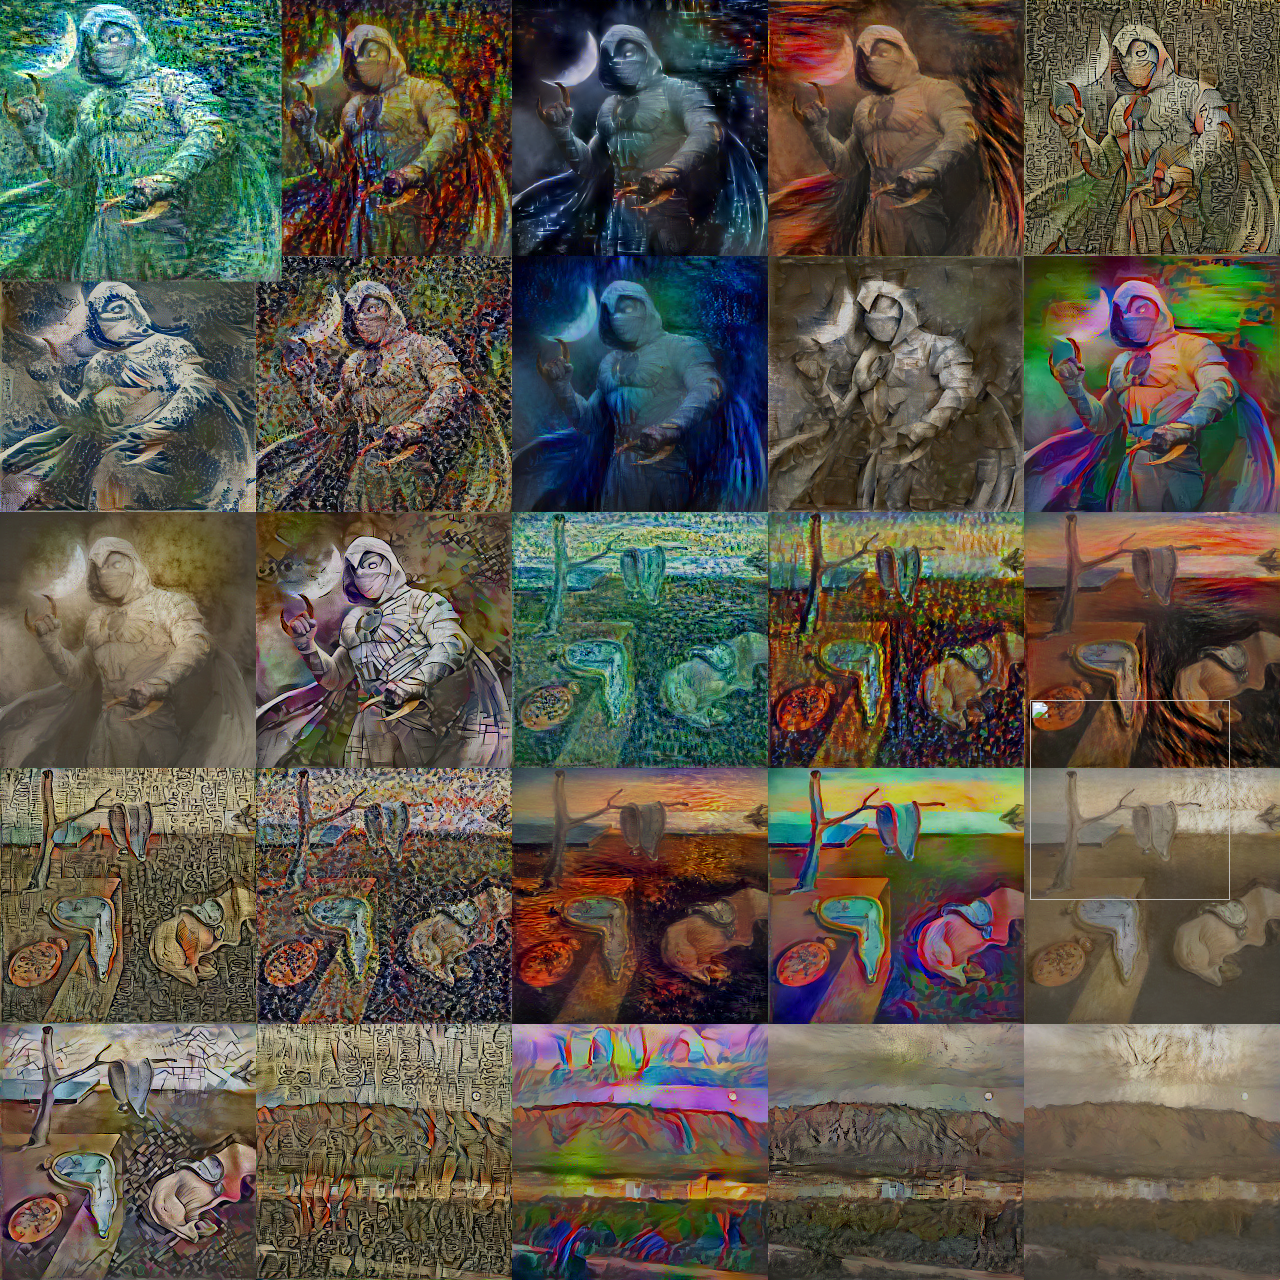
==== s/styletransfer/index.html @ 4ae2fa7d "Updates" ====
<html>
<head>
<style>
body {
    padding: 0px;
    margin: 0px;
    background-color: black;
    overflow-x: hidden;
}

html {
    overflow-x: hidden;
}

.image {
    position: relative;
    transition: .5s ease;
    width: 20%;
    opacity: 0.8;
    cursor: pointer;
    z-index: 1;


}

.image:hover {
    opacity: 1;

    -webkit-transform: scale(1.2);
    -ms-transform: scale(1.2);
    transform: scale(1.2);
    transition: 1s ease;
    z-index: 2 !important;
}

#largeView {
    position: fixed;
    top: 0px;
    left: 0px;
    width: 100%;
    height: 100%;
    z-index: 3;
    display: none;
}

#backdrop {
    background-color: #000;
    opacity: .8;
    top: 0px;
    left: 0px;
    width: 100%;
    height: 100%;
    cursor: pointer;
}

#actualImage {
    position: fixed;
    left: 50%;
    top: 50%;
    width: 80%;
    max-width: 500px;
    -webkit-transform: translate(-50%, -50%);
     transform: translate(-50%, -50%);
}

#actualImage:hover {
    opacity: 0;
    transition: .3s ease;
}

#actualImage2 {
    position: fixed;
    left: 50%;
    top: 50%;
    width: 80%;
    max-width: 500px;
    -webkit-transform: translate(-50%, -50%);
     transform: translate(-50%, -50%);
}


#rightHandle {
    position: fixed;
    top: 50%;
    right: 0%;
    width: 50%;
    height: 20%;
    background-color:#333;
    -webkit-transform: translate(0%, -50%);
     transform: translate(0%, -50%);
     cursor: pointer;
     transition: .5s ease;
     opacity: .8;
}

#rightHandle:hover {
    height: 25%;
    max-height: 500px;
}

#triangle-right {
    position: fixed;
    top: 50%;
    right: calc(10% - 25px);
      width: 0;
      height: 0;
      border-top: 50px solid transparent;
      border-left: 20px solid #DDD;
      border-bottom: 50px solid transparent;
      -webkit-transform: translate(-50%, -50%);
     transform: translate(-50%, -50%);
     cursor: pointer;
    }

#leftHandle {
    position: fixed;
    top: 50%;
    left: 0%;
    width: 50%;
    height: 20%;
    background-color:#333;
    -webkit-transform: translate(0%, -50%);
     transform: translate(0%, -50%);
     cursor: pointer;
     transition: .5s ease;
     opacity: .8;
}

#leftHandle:hover {
    height: 25%;
    max-height: 500px;
}

#triangle-left {
    position: fixed;
    top: 50%;
    left: calc(10% - 25px);
      width: 0;
      height: 0;
      border-top: 50px solid transparent;
      border-right: 20px solid #DDD;
      border-bottom: 50px solid transparent;
      -webkit-transform: translate(-50%, -50%);
     transform: translate(-50%, -50%);
     cursor: pointer;
    }

#showOrig {
    position: fixed;
    cursor: pointer;
    text-align: center;
    bottom: 10%;
    left: 50%;
    height: 50px;
    width: 400px;
    font-size: 40px;
    font-weight: bold;
    -webkit-transform: translate(-50%, -50%);
     transform: translate(-50%, -50%);
    background-color: #DDD;
    transition: .1s ease;
}

#showOrig:hover {
    background-color: #888;
}
#youtube {
    position: fixed;
    bottom: 0px;
    right: 50px;
    /* -webkit-transform: translate(-50%, 0%);
     transform: translate(-50%, 0%); */
     width: 200px;
     cursor: pointer;
     transition: .1s ease;
     z-index: 4;
}

#youtube:hover {
    opacity: .6;
}

</style>
</head>
<body>
    <a  target="_blank" href="https://www.youtube.com/channel/UCCm2teozGdx2btWvO7zrevQ"><img src="https://www.iconpacks.net/icons/2/free-youtube-logo-icon-2431-thumb.png" id="youtube"></a>
    <div id="largeView">
        <div id="backdrop"  onclick="hide()"></div>
        
        <div id="rightHandle" onclick="next()"></div>
        <div id="triangle-right" onclick="next()"></div>
        <div id="leftHandle" onclick="previous()"></div>
        <div id="triangle-left"  onclick="previous()"></div>

        <div id="largeImage2"></div>
        <div id="largeImage"></div>

        
        

    </div>

    
    <div id="content"></div>

    

</body>

<script>
    let activeID = 0
    function enlarge(id) {
        activeID = id
        let content = "<img src='img/" + images[id].u + "' id='actualImage'>"
        document.getElementById("largeImage").innerHTML = content;

        content = "<img src='img/" + ids[images[id].id] + "' id='actualImage2'>"
        document.getElementById("largeImage2").innerHTML = content;
        document.getElementById("largeView").style.display = "block"
    }

    function hide() {
        document.getElementById("largeView").style.display = "none"
    }

    function next() {
        let newID = activeID += 1
        if (newID >= images.length) {
            newID = 0
        }
        enlarge(newID)
    }

    function previous() {
        let newID = activeID -= 1
        if (newID == -1) {
            newID = images.length - 1
        }
        enlarge(newID)
    }


    let ids = {
        1: "Moon_Knight__Disney.png",
        2: "The_Persistence_of_Memory__Salvador_Dali.png",
        3: "Albuquerque_at_Night__advancedsolar.com.png"
    }
    let images = [
        {u: "MoonKnightClaudeMonetFINAL.png", id:1},
        {u: "MoonKnightDanielWallFINAL.png", id:1},
        {u: "MoonKnightDisneyFINAL.png", id:1},
        {u: "MoonKnightEdvardMunchFINAL.png", id:1},
        {u: "MoonKnightGeorgeHoltonFINAL.png", id:1},
        {u: "MoonKnightHokusaiFINAL.png", id:1},
        {u: "MoonKnightJacksonPollockFINAL.png", id:1},
        {u: "MoonKnightMattBeyrerFINAL.png", id:1},
        {u: "MoonKnightPabloPicassoFINAL.png", id:1},
        {u: "MoonKnightPeterMaxFINAL.png", id:1},
        {u: "MoonKnightRaphaelFINAL.png", id:1},
        {u: "MoonKnightVasilyKandinskyFINAL.png", id:1},

        {u: "ThePersistenceofMemoryClaudeMonetFINAL.png", id:2},
        {u: "ThePersistenceofMemoryDanielWallFINAL.png", id:2},
        {u: "ThePersistenceofMemoryEdvardMunchFINAL.png", id:2},
        {u: "ThePersistenceofMemoryGeorgeHoltonFINAL.png", id:2},
        {u: "ThePersistenceofMemoryJacksonPollockFINAL.png", id:2},
        {u: "ThePersistenceofMemoryMattBeyrerFINAL.png", id:2},
        {u: "ThePersistenceofMemoryPeterMaxFINAL.png", id:2},
        {u: "ThePersistenceofMemoryRaphaelFINAL.png", id:2},
        {u: "ThePersistenceofMemoryVasilyKandinskyFINAL.png", id:2},

        {u: "AlbuquerqueatNightGeorgeHoltonOutput.png", id:3},
        {u: "AlbuquerqueatNightPeterMaxOutput.png", id:3},
        {u: "AlbuquerqueatNightQianXuanOutput.png", id:3},
        {u: "AlbuquerqueatNightRaphaelOutput.png", id:3},
    ]

    let content = "";
    for (let i = 0; i < images.length; i++) {
        content += "<img class='image' onclick='enlarge(" + i + ")' src='img/" + images[i].u + "'>"
    }


    document.getElementById("content").innerHTML = content;
    console.log("Hi")
</script>
</html>
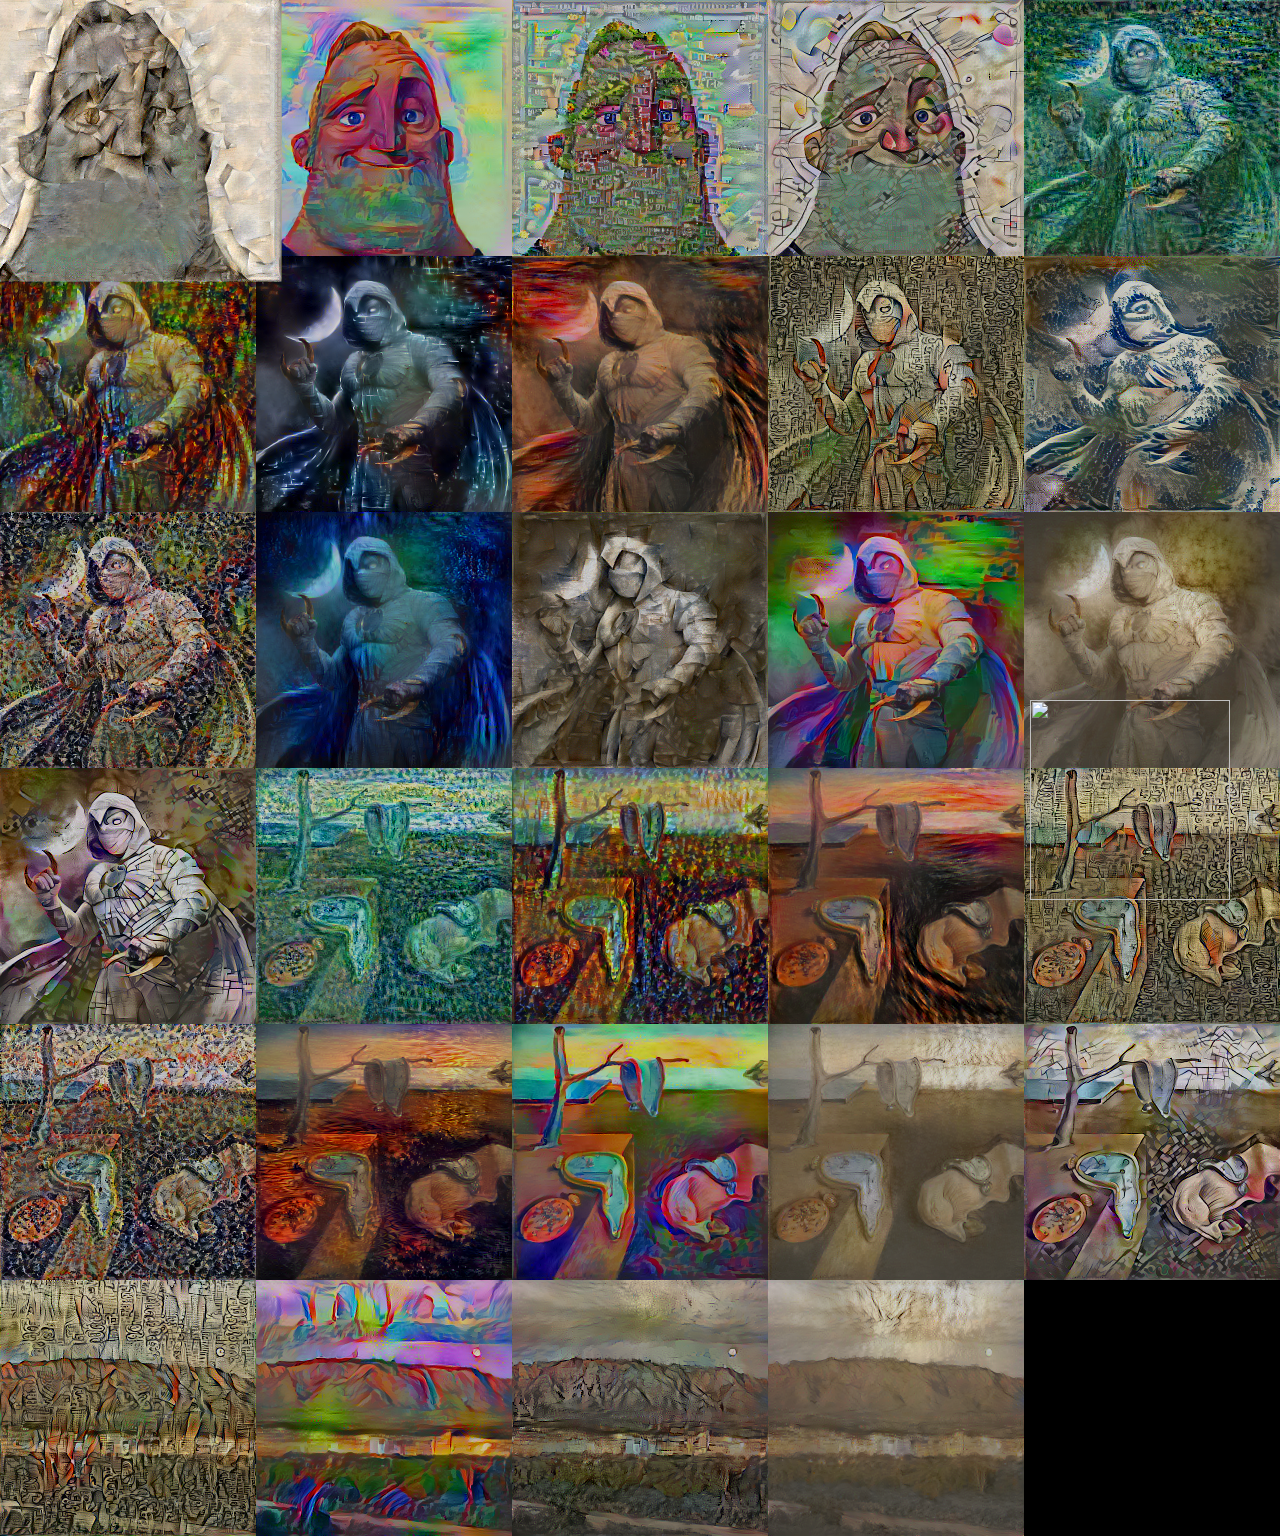
==== commit 676ff952: "Mr. Incredible" ====
--- a/s/styletransfer/index.html
+++ b/s/styletransfer/index.html
@@ -1,5 +1,6 @@
 <html>
 <head>
+    <title>DNN Style Transfer</title>
 <style>
 body {
     padding: 0px;
@@ -243,9 +244,16 @@
     let ids = {
         1: "Moon_Knight__Disney.png",
         2: "The_Persistence_of_Memory__Salvador_Dali.png",
-        3: "Albuquerque_at_Night__advancedsolar.com.png"
+        3: "Albuquerque_at_Night__advancedsolar.com.png",
+        4: "Mr_Incredible__Pixar.png",
     }
     let images = [
+
+        {u: "MrIncrediblePabloPicassoFINAL.png", id:4},
+        {u: "MrIncrediblePeterMaxFINAL.png", id:4},
+        {u: "MrIncredibleTangoTekHermitCraftFINAL.png", id:4},
+        {u: "MrIncredibleVasilyKandinskyFINAL.png", id:4},
+
         {u: "MoonKnightClaudeMonetFINAL.png", id:1},
         {u: "MoonKnightDanielWallFINAL.png", id:1},
         {u: "MoonKnightDisneyFINAL.png", id:1},
@@ -273,6 +281,8 @@
         {u: "AlbuquerqueatNightPeterMaxOutput.png", id:3},
         {u: "AlbuquerqueatNightQianXuanOutput.png", id:3},
         {u: "AlbuquerqueatNightRaphaelOutput.png", id:3},
+
+        
     ]
 
     let content = "";
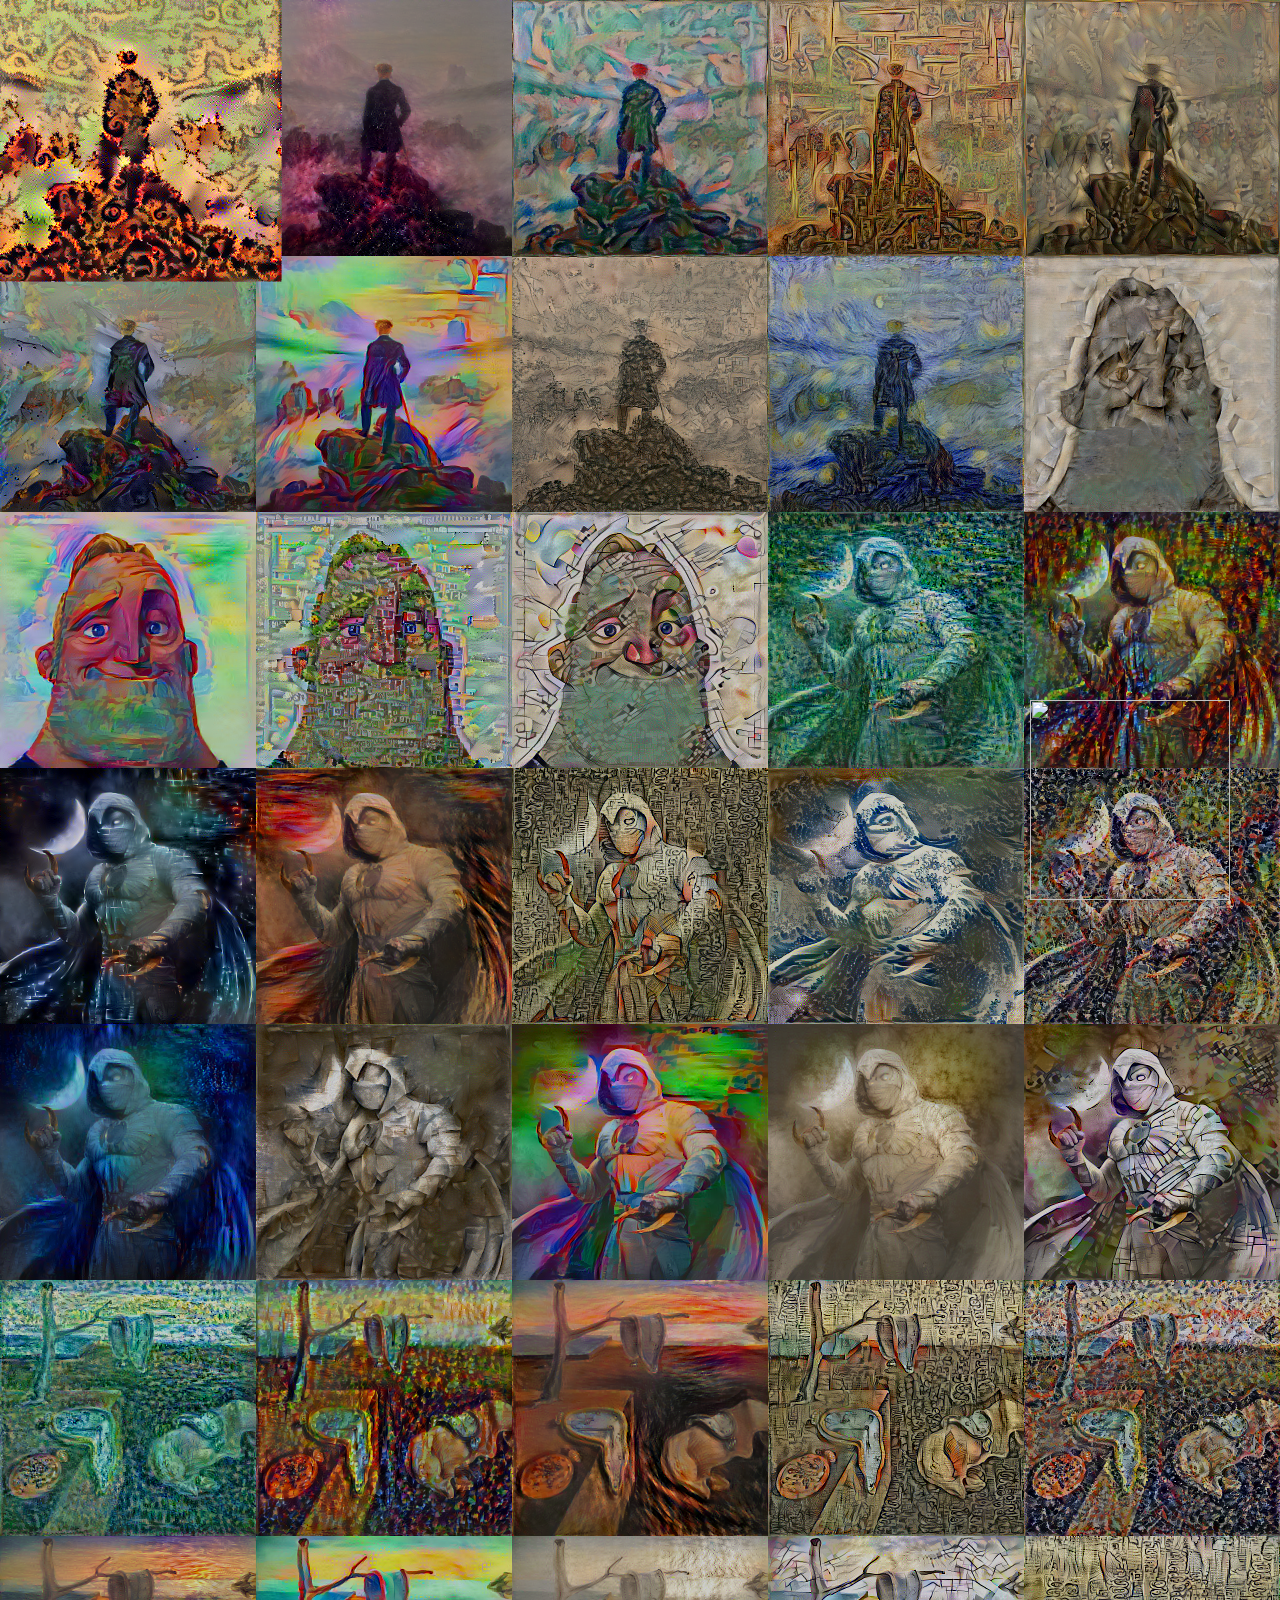
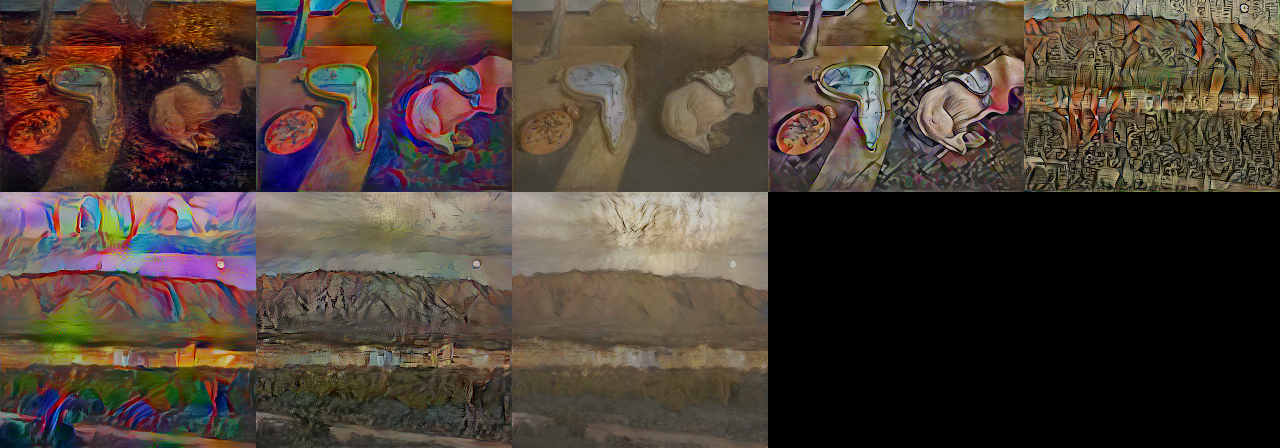
==== commit 165a4bb3: "added new painting" ====
--- a/s/styletransfer/index.html
+++ b/s/styletransfer/index.html
@@ -205,93 +205,8 @@
     <div id="content"></div>
 
     
-
+    <script type="text/javascript" src="index.js?v=1.1"></script>
 </body>
 
-<script>
-    let activeID = 0
-    function enlarge(id) {
-        activeID = id
-        let content = "<img src='img/" + images[id].u + "' id='actualImage'>"
-        document.getElementById("largeImage").innerHTML = content;
-
-        content = "<img src='img/" + ids[images[id].id] + "' id='actualImage2'>"
-        document.getElementById("largeImage2").innerHTML = content;
-        document.getElementById("largeView").style.display = "block"
-    }
-
-    function hide() {
-        document.getElementById("largeView").style.display = "none"
-    }
-
-    function next() {
-        let newID = activeID += 1
-        if (newID >= images.length) {
-            newID = 0
-        }
-        enlarge(newID)
-    }
-
-    function previous() {
-        let newID = activeID -= 1
-        if (newID == -1) {
-            newID = images.length - 1
-        }
-        enlarge(newID)
-    }
-
-
-    let ids = {
-        1: "Moon_Knight__Disney.png",
-        2: "The_Persistence_of_Memory__Salvador_Dali.png",
-        3: "Albuquerque_at_Night__advancedsolar.com.png",
-        4: "Mr_Incredible__Pixar.png",
-    }
-    let images = [
-
-        {u: "MrIncrediblePabloPicassoFINAL.png", id:4},
-        {u: "MrIncrediblePeterMaxFINAL.png", id:4},
-        {u: "MrIncredibleTangoTekHermitCraftFINAL.png", id:4},
-        {u: "MrIncredibleVasilyKandinskyFINAL.png", id:4},
-
-        {u: "MoonKnightClaudeMonetFINAL.png", id:1},
-        {u: "MoonKnightDanielWallFINAL.png", id:1},
-        {u: "MoonKnightDisneyFINAL.png", id:1},
-        {u: "MoonKnightEdvardMunchFINAL.png", id:1},
-        {u: "MoonKnightGeorgeHoltonFINAL.png", id:1},
-        {u: "MoonKnightHokusaiFINAL.png", id:1},
-        {u: "MoonKnightJacksonPollockFINAL.png", id:1},
-        {u: "MoonKnightMattBeyrerFINAL.png", id:1},
-        {u: "MoonKnightPabloPicassoFINAL.png", id:1},
-        {u: "MoonKnightPeterMaxFINAL.png", id:1},
-        {u: "MoonKnightRaphaelFINAL.png", id:1},
-        {u: "MoonKnightVasilyKandinskyFINAL.png", id:1},
-
-        {u: "ThePersistenceofMemoryClaudeMonetFINAL.png", id:2},
-        {u: "ThePersistenceofMemoryDanielWallFINAL.png", id:2},
-        {u: "ThePersistenceofMemoryEdvardMunchFINAL.png", id:2},
-        {u: "ThePersistenceofMemoryGeorgeHoltonFINAL.png", id:2},
-        {u: "ThePersistenceofMemoryJacksonPollockFINAL.png", id:2},
-        {u: "ThePersistenceofMemoryMattBeyrerFINAL.png", id:2},
-        {u: "ThePersistenceofMemoryPeterMaxFINAL.png", id:2},
-        {u: "ThePersistenceofMemoryRaphaelFINAL.png", id:2},
-        {u: "ThePersistenceofMemoryVasilyKandinskyFINAL.png", id:2},
-
-        {u: "AlbuquerqueatNightGeorgeHoltonOutput.png", id:3},
-        {u: "AlbuquerqueatNightPeterMaxOutput.png", id:3},
-        {u: "AlbuquerqueatNightQianXuanOutput.png", id:3},
-        {u: "AlbuquerqueatNightRaphaelOutput.png", id:3},
-
-        
-    ]
-
-    let content = "";
-    for (let i = 0; i < images.length; i++) {
-        content += "<img class='image' onclick='enlarge(" + i + ")' src='img/" + images[i].u + "'>"
-    }
-
-
-    document.getElementById("content").innerHTML = content;
-    console.log("Hi")
-</script>
+
 </html>